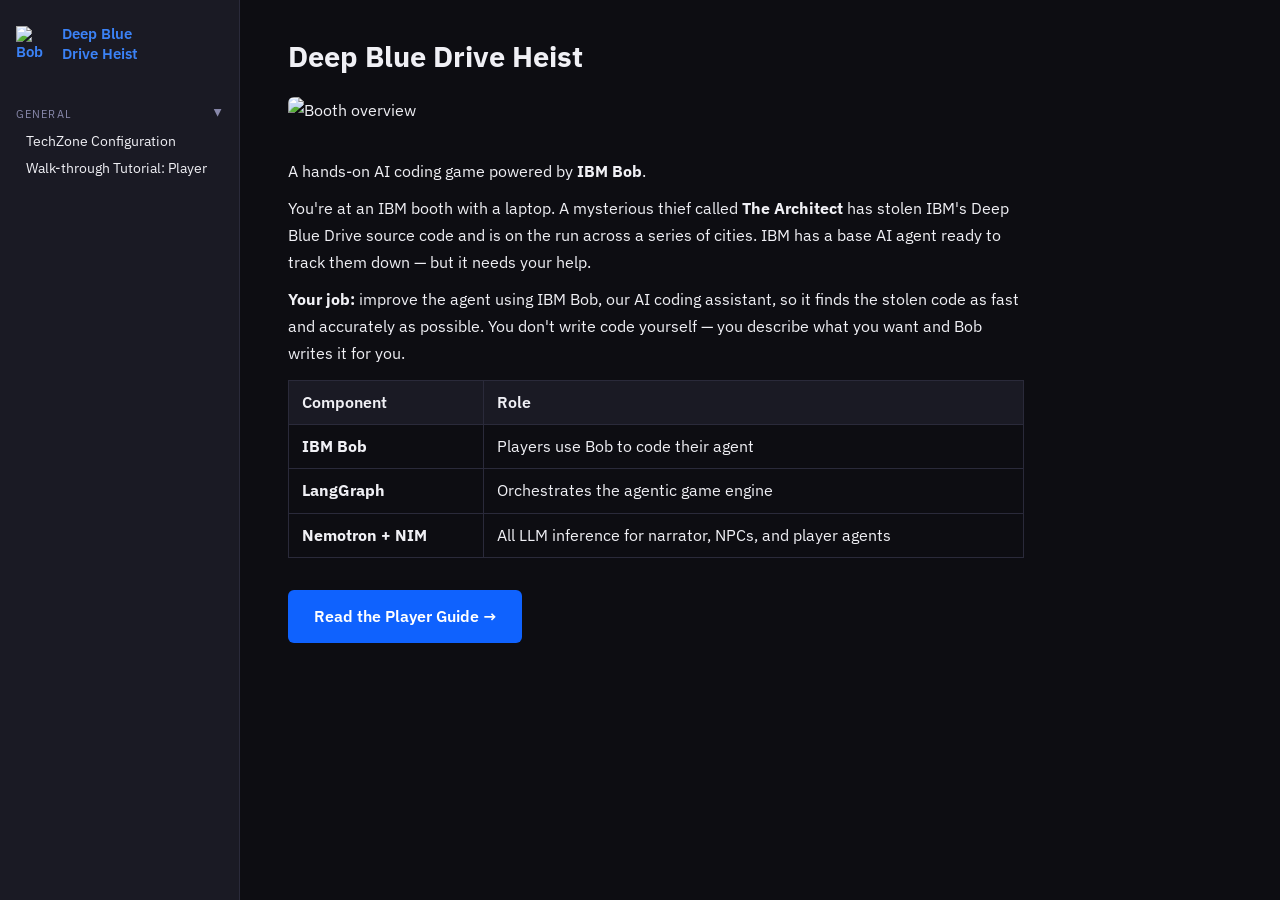
==== index.html @ 07d9587a "deploy: 2026-09-18 20:39:02 UTC" ====
<!DOCTYPE html>
<html lang="en">
<head>
  <meta charset="UTF-8">
  <meta name="viewport" content="width=device-width, initial-scale=1.0">
  <title>Home — Deep Blue Drive Heist</title>
  <link rel="preconnect" href="https://fonts.googleapis.com">
  <link rel="preconnect" href="https://fonts.gstatic.com" crossorigin>
  <link href="https://fonts.googleapis.com/css2?family=IBM+Plex+Mono:wght@400;500&family=IBM+Plex+Sans:wght@400;500;600&display=swap" rel="stylesheet">
  <style>
    * { margin: 0; padding: 0; box-sizing: border-box; }
    :root {
      --bg: #0d0d12;
      --bg-layer: #1a1a24;
      --text: #f0f0f5;
      --text-muted: #8888aa;
      --accent: #0F62FE;
      --accent-bright: #3B82F6;
      --sidebar-w: 240px;
    }
    body {
      font-family: 'IBM Plex Sans', sans-serif;
      background: var(--bg);
      color: var(--text);
      display: flex;
      min-height: 100vh;
    }
    nav {
      width: var(--sidebar-w);
      background: var(--bg-layer);
      padding: 1.5rem 1rem;
      position: fixed;
      top: 0; bottom: 0;
      overflow-y: auto;
      border-right: 1px solid #2a2a3a;
    }
    nav a.logo {
      display: flex;
      align-items: center;
      gap: 0.6rem;
      font-weight: 600;
      font-size: 0.95rem;
      color: var(--accent-bright);
      text-decoration: none;
      margin-bottom: 1.5rem;
      line-height: 1.3;
    }
    nav a.logo img {
      width: 36px;
      height: 36px;
      flex-shrink: 0;
    }
    nav h3 {
      font-size: 0.7rem;
      text-transform: uppercase;
      letter-spacing: 0.1em;
      color: var(--text-muted);
      margin: 1.2rem 0 0;
    }
    nav .section-toggle {
      display: flex;
      justify-content: space-between;
      align-items: center;
      width: 100%;
      background: none;
      border: none;
      color: var(--text-muted);
      font-family: 'IBM Plex Sans', sans-serif;
      font-size: 0.7rem;
      text-transform: uppercase;
      letter-spacing: 0.1em;
      padding: 1.2rem 0 0.4rem;
      cursor: pointer;
      text-align: left;
    }
    nav .section-toggle:hover { color: var(--text); }
    nav .section-toggle .toggle-arrow { font-size: 0.6rem; transition: transform 0.2s; }
    nav .section-body { display: none; }
    nav .section-body.open { display: block; }
    nav h4.nav-sublabel {
      font-size: 0.65rem;
      text-transform: uppercase;
      letter-spacing: 0.08em;
      color: var(--text-muted);
      margin: 0.8rem 0 0.3rem 0.6rem;
      opacity: 0.7;
    }
    nav ul { list-style: none; }
    nav li a {
      display: block;
      padding: 0.3rem 0.6rem;
      color: var(--text);
      text-decoration: none;
      font-size: 0.85rem;
      border-radius: 4px;
    }
    nav li a:hover { background: #2a2a3a; }
    nav li a.active { background: var(--accent); color: #fff; }
    main {
      margin-left: var(--sidebar-w);
      padding: 2rem 3rem;
      max-width: 52rem;
      width: 100%;
      line-height: 1.7;
    }
    main h1 { font-size: 1.8rem; margin-bottom: 1rem; }
    main h2 { font-size: 1.3rem; margin: 2rem 0 0.5rem; border-bottom: 1px solid #2a2a3a; padding-bottom: 0.3rem; }
    main h3 { font-size: 1.05rem; margin: 1.5rem 0 0.4rem; }
    main p { margin: 0.6rem 0; }
    main a { color: var(--accent-bright); }
    main code {
      font-family: 'IBM Plex Mono', monospace;
      background: var(--bg-layer);
      padding: 0.15em 0.35em;
      border-radius: 3px;
      font-size: 0.88em;
    }
    .code-block { position: relative; margin: 0.8rem 0; }
    .code-header {
      display: flex;
      justify-content: space-between;
      align-items: center;
      background: #12121a;
      border: 1px solid #2a2a3a;
      border-bottom: none;
      border-radius: 6px 6px 0 0;
      padding: 0.3rem 0.7rem;
      font-family: 'IBM Plex Mono', monospace;
      font-size: 0.72rem;
      color: var(--text-muted);
    }
    .code-copy {
      background: none;
      border: 1px solid #2a2a3a;
      color: var(--text-muted);
      font-family: 'IBM Plex Sans', sans-serif;
      font-size: 0.72rem;
      padding: 0.15rem 0.5rem;
      border-radius: 3px;
      cursor: pointer;
      transition: color 0.15s, border-color 0.15s;
    }
    .code-copy:hover { color: var(--text); border-color: var(--text-muted); }
    main pre {
      background: var(--bg-layer);
      padding: 1rem;
      border-radius: 0 0 6px 6px;
      overflow-x: auto;
      margin: 0;
    }
    .code-block:not(:has(.code-header)) pre { border-radius: 6px; }
    main pre code { background: none; padding: 0; }
    main table { border-collapse: collapse; width: 100%; margin: 0.8rem 0; }
    main th, main td { border: 1px solid #2a2a3a; padding: 0.5rem 0.8rem; text-align: left; }
    main th { background: var(--bg-layer); font-weight: 600; }
    main ul, main ol { margin: 0.6rem 0; padding-left: 1.5rem; }
    main li { margin: 0.3rem 0; }
    main blockquote { border-left: 3px solid var(--accent); padding-left: 1rem; color: #d0d0e8; margin: 0.8rem 0; }
    .persona-buttons { display: flex; flex-wrap: wrap; gap: 0.75rem; margin: 1.5rem 0; }
    .persona-btn {
      display: inline-block;
      padding: 0.7rem 1.4rem;
      background: var(--accent);
      color: #fff;
      text-decoration: none;
      border-radius: 6px;
      font-weight: 500;
      font-size: 0.95rem;
      transition: background 0.15s;
    }
    .persona-btn:hover { background: var(--accent-bright); color: #fff; }
    /* Persona filter: hide nav sections based on role */
    nav .section-player,
    nav .section-booth-staff,
    nav .section-developer { display: block; }
    body.role-player nav .section-booth-staff { display: none; }
    body.role-staff nav .section-player { display: none; }
    body.role-developer nav .section-player,
    body.role-developer nav .section-booth-staff { display: none; }
    @media (max-width: 768px) {
      nav { position: static; width: 100%; border-right: none; border-bottom: 1px solid #2a2a3a; }
      main { margin-left: 0; padding: 1.5rem; }
      body { flex-direction: column; }
    }
  </style>
  <link rel="stylesheet" href="/bobgame-docs-external/shared/docs.css">
</head>
<body>
  <nav>
    <a class="logo" href="/bobgame-docs-external/"><img src="/bobgame-docs-external/assets/bob-head.svg" alt="Bob">Deep Blue<br>Drive Heist</a>
    
      
      
      
        
          
        
      
      
    
      
      
      
        
          
        
      
        
          
        
      
        
          
        
      
        
          
        
      
      
      <div class="section-general">
      
        <button class="section-toggle" onclick="toggleSection(this)">
          General<span class="toggle-arrow" style="transform:rotate(90deg)">▶</span>
        </button>
        <div class="section-body open">
          
            <ul>
              
                <li><a href="/bobgame-docs-external/booth/techzone/">TechZone Configuration</a></li>
              
                <li><a href="/bobgame-docs-external/booth/player-guide/">Walk-through Tutorial: Player</a></li>
              
            </ul>
          
        </div>
      
      </div>
      
    
      
      
      
        
          
        
      
        
          
        
      
        
          
        
      
      
    
      
      
      
        
          
        
      
        
          
        
      
        
          
        
      
        
          
        
      
        
          
        
      
        
          
        
      
      
    
      
      
      
        
          
        
      
      
    
  </nav>
  <main>
    <h1>Deep Blue Drive Heist</h1>
<img src="/bobgame-docs-external/assets/booth-overview.png" alt="Booth overview" style="width:100%; border-radius:6px; margin-bottom:1.5rem;">
<p>A hands-on AI coding game powered by <strong>IBM Bob</strong>.</p>
<p>You're at an IBM booth with a laptop. A mysterious thief called <strong>The Architect</strong> has stolen IBM's Deep Blue Drive source code and is on the run across a series of cities. IBM has a base AI agent ready to track them down — but it needs your help.</p>
<p><strong>Your job:</strong> improve the agent using IBM Bob, our AI coding assistant, so it finds the stolen code as fast and accurately as possible. You don't write code yourself — you describe what you want and Bob writes it for you.</p>
<table>
<thead>
<tr>
<th>Component</th>
<th>Role</th>
</tr>
</thead>
<tbody>
<tr>
<td><strong>IBM Bob</strong></td>
<td>Players use Bob to code their agent</td>
</tr>
<tr>
<td><strong>LangGraph</strong></td>
<td>Orchestrates the agentic game engine</td>
</tr>
<tr>
<td><strong>Nemotron + NIM</strong></td>
<td>All LLM inference for narrator, NPCs, and player agents</td>
</tr>
</tbody>
</table>
<div style="margin-top:2rem;">
  <a href="/bobgame-docs-external/booth/player-guide/" style="display:inline-block; padding:0.8rem 1.6rem; background:var(--accent); color:#fff; text-decoration:none; border-radius:6px; font-weight:600; font-size:1rem;">
    Read the Player Guide →
  </a>
</div>

  </main>
  <script>
    // Persistent persona filter: URL param sets it, localStorage remembers it
    const VALID_ROLES = ['player', 'staff', 'developer'];
    const paramRole = new URLSearchParams(location.search).get('role');
    if (paramRole && VALID_ROLES.includes(paramRole)) {
      localStorage.setItem('docs-role', paramRole);
    }
    const role = localStorage.getItem('docs-role');
    if (role && VALID_ROLES.includes(role)) {
      document.body.classList.add('role-' + role);
      document.querySelectorAll('nav li[data-hide-from]').forEach(li => {
        if (li.dataset.hideFrom.split(',').includes(role)) li.style.display = 'none';
      });
    }
    // Nav section collapse/expand
    function toggleSection(btn) {
      const body = btn.nextElementSibling;
      const arrow = btn.querySelector('.toggle-arrow');
      const isOpen = body.classList.toggle('open');
      arrow.style.transform = isOpen ? 'rotate(90deg)' : '';
    }
    // Auto-expand the section containing the active link
    document.querySelectorAll('nav .section-body').forEach(body => {
      if (body.querySelector('a.active')) {
        body.classList.add('open');
        const arrow = body.previousElementSibling.querySelector('.toggle-arrow');
        if (arrow) arrow.style.transform = 'rotate(90deg)';
      }
    });
    // Code block headers: language label + copy button
    const LANG_LABELS = {bash:'bash',powershell:'powershell',json:'JSON',python:'Python',ini:'.env',text:'',js:'JavaScript'};
    document.querySelectorAll('main pre').forEach(pre => {
      const code = pre.querySelector('code');
      const lang = code ? [...code.classList].find(c => c.startsWith('language-'))?.replace('language-','') : '';
      const label = LANG_LABELS[lang] ?? lang;
      const wrapper = document.createElement('div');
      wrapper.className = 'code-block';
      const header = document.createElement('div');
      header.className = 'code-header';
      header.innerHTML = `<span>${label}</span><button class="code-copy">Copy</button>`;
      header.querySelector('.code-copy').addEventListener('click', function() {
        navigator.clipboard.writeText(pre.textContent).then(() => {
          this.textContent = 'Copied!';
          setTimeout(() => this.textContent = 'Copy', 1500);
        });
      });
      pre.parentNode.insertBefore(wrapper, pre);
      wrapper.appendChild(header);
      wrapper.appendChild(pre);
    });
  </script>
  <script src="/bobgame-docs-external/shared/docs.js"></script>
</body>
</html>
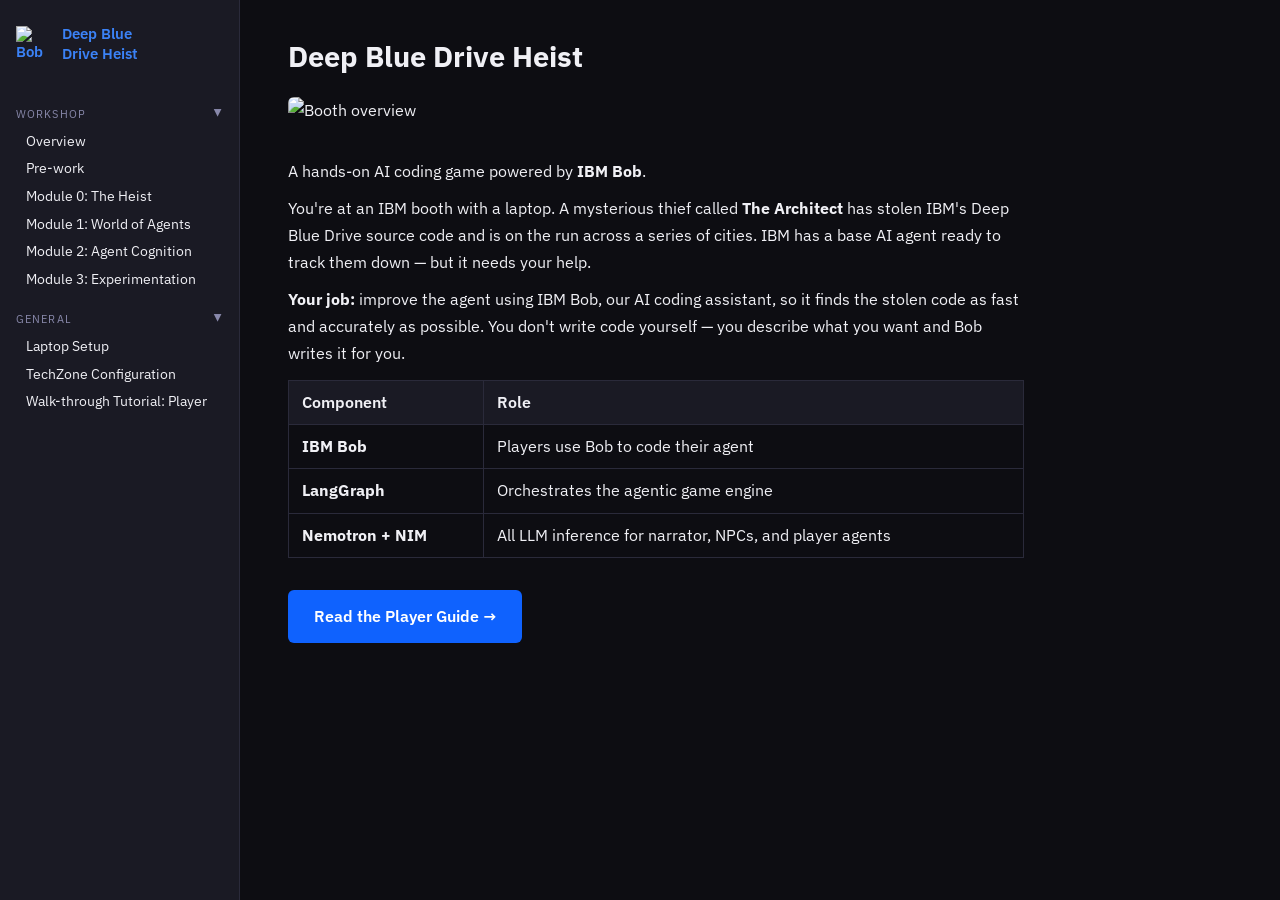
==== commit c68b3f87: "deploy: 2026-10-26 15:58:58 UTC" ====
--- a/index.html
+++ b/index.html
@@ -184,6 +184,8 @@
     }
   </style>
   <link rel="stylesheet" href="/bobgame-docs-external/shared/docs.css">
+  
+  
 </head>
 <body>
   <nav>
@@ -217,6 +219,62 @@
           
         
       
+        
+          
+        
+      
+        
+          
+        
+      
+      
+      <div class="section-workshop">
+      
+        <button class="section-toggle" onclick="toggleSection(this)">
+          Workshop<span class="toggle-arrow" style="transform:rotate(90deg)">▶</span>
+        </button>
+        <div class="section-body open">
+          
+            <ul>
+              
+                <li><a href="/bobgame-docs-external/workshop/">Overview</a></li>
+              
+                <li><a href="/bobgame-docs-external/workshop/prework/">Pre-work</a></li>
+              
+                <li><a href="/bobgame-docs-external/workshop/module-0/">Module 0: The Heist</a></li>
+              
+                <li><a href="/bobgame-docs-external/workshop/module-1/">Module 1: World of Agents</a></li>
+              
+                <li><a href="/bobgame-docs-external/workshop/module-2/">Module 2: Agent Cognition</a></li>
+              
+                <li><a href="/bobgame-docs-external/workshop/module-3/">Module 3: Experimentation</a></li>
+              
+            </ul>
+          
+        </div>
+      
+      </div>
+      
+    
+      
+      
+      
+        
+          
+        
+      
+        
+          
+        
+      
+        
+          
+        
+      
+        
+          
+        
+      
       
       <div class="section-general">
       
@@ -226,6 +284,8 @@
         <div class="section-body open">
           
             <ul>
+              
+                <li><a href="/bobgame-docs-external/booth/laptop-setup/">Laptop Setup</a></li>
               
                 <li><a href="/bobgame-docs-external/booth/techzone/">TechZone Configuration</a></li>
               
@@ -381,5 +441,6 @@
     });
   </script>
   <script src="/bobgame-docs-external/shared/docs.js"></script>
+  
 </body>
 </html>
